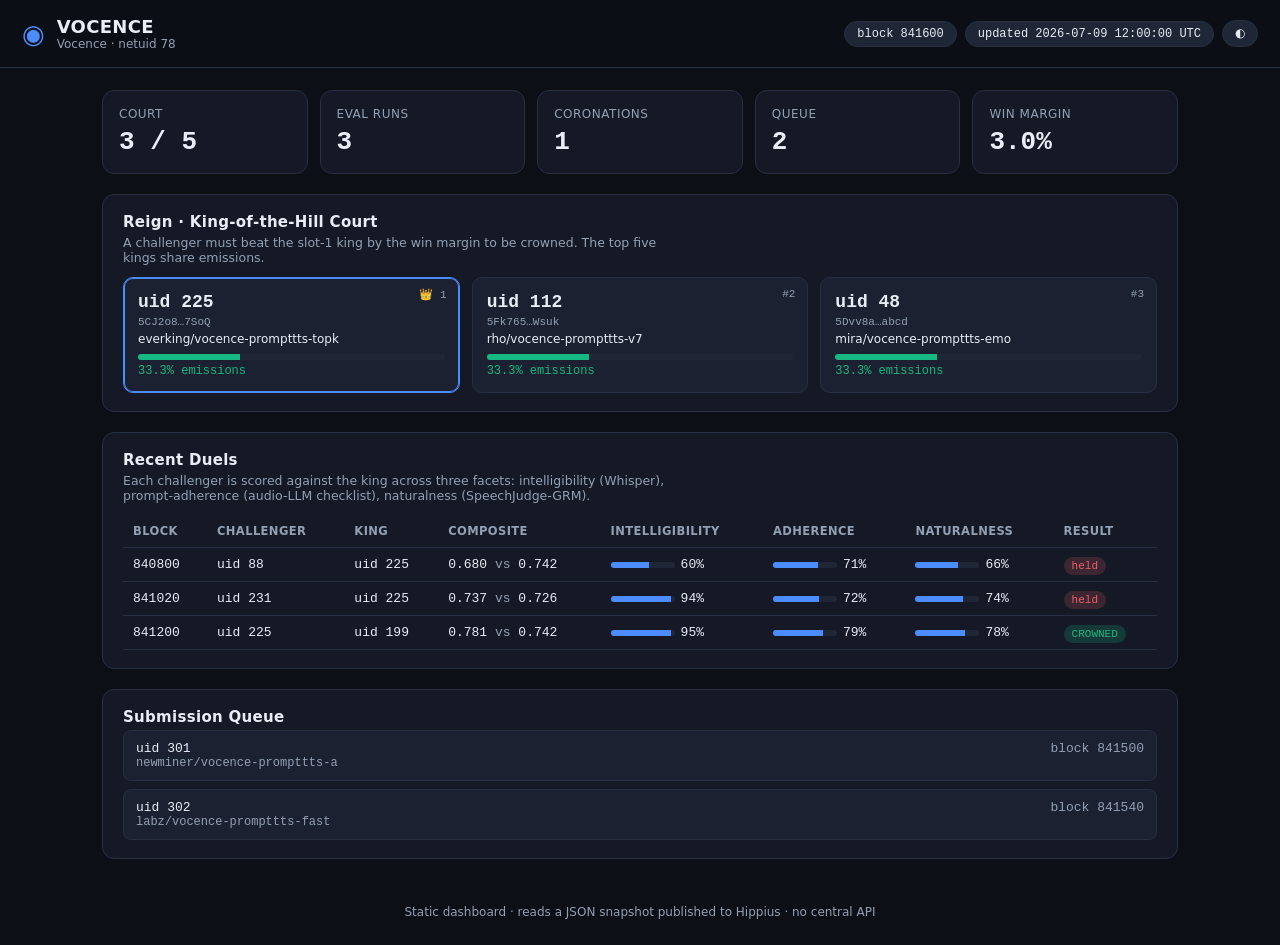
==== dashboard/index.html @ 41307df0 "Add static subnet dashboard frontend and sample data" ====
<!doctype html>
<html lang="en" data-theme="dark">
<head>
  <meta charset="utf-8">
  <meta name="viewport" content="width=device-width, initial-scale=1">
  <title>Vocence · Subnet Dashboard</title>
  <link rel="stylesheet" href="style.css">
</head>
<body>
  <header class="topbar">
    <div class="brand">
      <span class="logo">◉</span>
      <div>
        <h1>VOCENCE</h1>
        <p id="subtitle">Decentralized voice-intelligence subnet</p>
      </div>
    </div>
    <div class="meta">
      <span id="block" class="pill">block —</span>
      <span id="updated" class="pill muted">updated —</span>
      <button id="theme" class="pill" title="Toggle theme">◐</button>
    </div>
  </header>

  <main>
    <section id="stats" class="cards" aria-label="Network stats"></section>

    <section class="panel">
      <h2>Reign · King-of-the-Hill Court</h2>
      <p class="hint">A challenger must beat the slot-1 king by the win margin to be crowned.
        The top five kings share emissions.</p>
      <div id="reign" class="court"></div>
    </section>

    <section class="panel">
      <h2>Recent Duels</h2>
      <p class="hint">Each challenger is scored against the king across three facets:
        intelligibility (Whisper), prompt-adherence (audio-LLM checklist), naturalness (SpeechJudge-GRM).</p>
      <div class="table-wrap">
        <table id="duels">
          <thead>
            <tr>
              <th>Block</th><th>Challenger</th><th>King</th>
              <th>Composite</th><th>Intelligibility</th><th>Adherence</th><th>Naturalness</th><th>Result</th>
            </tr>
          </thead>
          <tbody></tbody>
        </table>
      </div>
    </section>

    <section class="panel">
      <h2>Submission Queue</h2>
      <div id="queue" class="queue"></div>
    </section>
  </main>

  <footer>
    <span id="foot">Static dashboard · reads a JSON snapshot published to Hippius · no central API</span>
  </footer>

  <script type="module" src="app.js"></script>
</body>
</html>
---- dashboard/style.css ----
:root {
  --bg: #0c0f16; --panel: #141925; --panel2: #1b2130; --line: #263042;
  --ink: #e8edf6; --mute: #93a0b4; --acc: #4b8dff; --acc2: #16b981;
  --win: #16b981; --lose: #ef5f6b; --chip: #1f2736;
  --radius: 12px; --mono: "IBM Plex Mono", ui-monospace, SFMono-Regular, Menlo, monospace;
  --sans: Inter, system-ui, -apple-system, Segoe UI, Roboto, sans-serif;
}
:root[data-theme="light"] {
  --bg: #f4f6fb; --panel: #ffffff; --panel2: #f0f3f9; --line: #d9dfea;
  --ink: #131722; --mute: #5b6472; --chip: #eef1f7;
}
* { box-sizing: border-box; }
body { margin: 0; background: var(--bg); color: var(--ink); font-family: var(--sans); font-size: 14px; }
h1, h2 { margin: 0; letter-spacing: .3px; }
.muted { color: var(--mute); }
.hint { color: var(--mute); font-size: 12.5px; margin: 2px 0 12px; max-width: 70ch; }

.topbar { display: flex; justify-content: space-between; align-items: center;
  padding: 16px 22px; border-bottom: 1px solid var(--line); position: sticky; top: 0;
  background: color-mix(in srgb, var(--bg) 88%, transparent); backdrop-filter: blur(8px); z-index: 5; }
.brand { display: flex; gap: 12px; align-items: center; }
.brand h1 { font-size: 18px; }
.brand p { margin: 0; font-size: 12px; color: var(--mute); }
.logo { color: var(--acc); font-size: 26px; }
.meta { display: flex; gap: 8px; align-items: center; }
.pill { background: var(--chip); color: var(--ink); border: 1px solid var(--line);
  border-radius: 999px; padding: 5px 12px; font-family: var(--mono); font-size: 12px; cursor: default; }
button.pill { cursor: pointer; }

main { max-width: 1120px; margin: 0 auto; padding: 22px; display: flex; flex-direction: column; gap: 20px; }

.cards { display: grid; grid-template-columns: repeat(auto-fit, minmax(150px, 1fr)); gap: 12px; }
.card { background: var(--panel); border: 1px solid var(--line); border-radius: var(--radius); padding: 16px; }
.card .k { color: var(--mute); font-size: 12px; text-transform: uppercase; letter-spacing: .5px; }
.card .v { font-size: 26px; font-weight: 700; margin-top: 6px; font-family: var(--mono); }

.panel { background: var(--panel); border: 1px solid var(--line); border-radius: var(--radius); padding: 18px 20px; }
.panel h2 { font-size: 15px; margin-bottom: 4px; }

.court { display: grid; grid-template-columns: repeat(auto-fit, minmax(180px, 1fr)); gap: 12px; }
.king { background: var(--panel2); border: 1px solid var(--line); border-radius: 10px; padding: 14px; position: relative; }
.king .slot { position: absolute; top: 10px; right: 12px; font-family: var(--mono); color: var(--mute); font-size: 11px; }
.king.lead { border-color: var(--acc); box-shadow: 0 0 0 1px var(--acc) inset; }
.king .uid { font-family: var(--mono); font-size: 18px; font-weight: 700; }
.king .hk { color: var(--mute); font-family: var(--mono); font-size: 11px; word-break: break-all; margin: 4px 0; }
.king .repo { font-size: 12px; color: var(--ink); word-break: break-all; }
.king .wt { margin-top: 8px; height: 6px; background: var(--chip); border-radius: 4px; overflow: hidden; }
.king .wt > i { display: block; height: 100%; background: var(--acc2); }
.king .wtn { font-family: var(--mono); font-size: 12px; color: var(--acc2); margin-top: 4px; }
.crown { color: var(--acc); }

.table-wrap { overflow-x: auto; }
table { width: 100%; border-collapse: collapse; font-size: 13px; }
th, td { text-align: left; padding: 9px 10px; border-bottom: 1px solid var(--line); white-space: nowrap; }
th { color: var(--mute); font-weight: 600; font-size: 11.5px; text-transform: uppercase; letter-spacing: .4px; }
td.mono, .mono { font-family: var(--mono); }
.facet { display: flex; align-items: center; gap: 6px; }
.bar { width: 64px; height: 6px; background: var(--chip); border-radius: 4px; overflow: hidden; }
.bar > i { display: block; height: 100%; }
.bar > i.k { background: var(--mute); }
.bar > i.c { background: var(--acc); }
.badge { font-family: var(--mono); font-size: 11px; padding: 3px 8px; border-radius: 999px; }
.badge.win { background: color-mix(in srgb, var(--win) 20%, transparent); color: var(--win); }
.badge.lose { background: color-mix(in srgb, var(--lose) 18%, transparent); color: var(--lose); }

.queue { display: flex; flex-direction: column; gap: 8px; }
.qrow { display: flex; justify-content: space-between; gap: 10px; background: var(--panel2);
  border: 1px solid var(--line); border-radius: 8px; padding: 10px 12px; font-size: 13px; }
.qrow .repo { font-family: var(--mono); color: var(--mute); font-size: 12px; word-break: break-all; }
.empty { color: var(--mute); font-style: italic; padding: 8px 2px; }

footer { text-align: center; color: var(--mute); font-size: 12px; padding: 24px; }
@media (max-width: 620px) { .brand p { display: none; } main { padding: 14px; } }
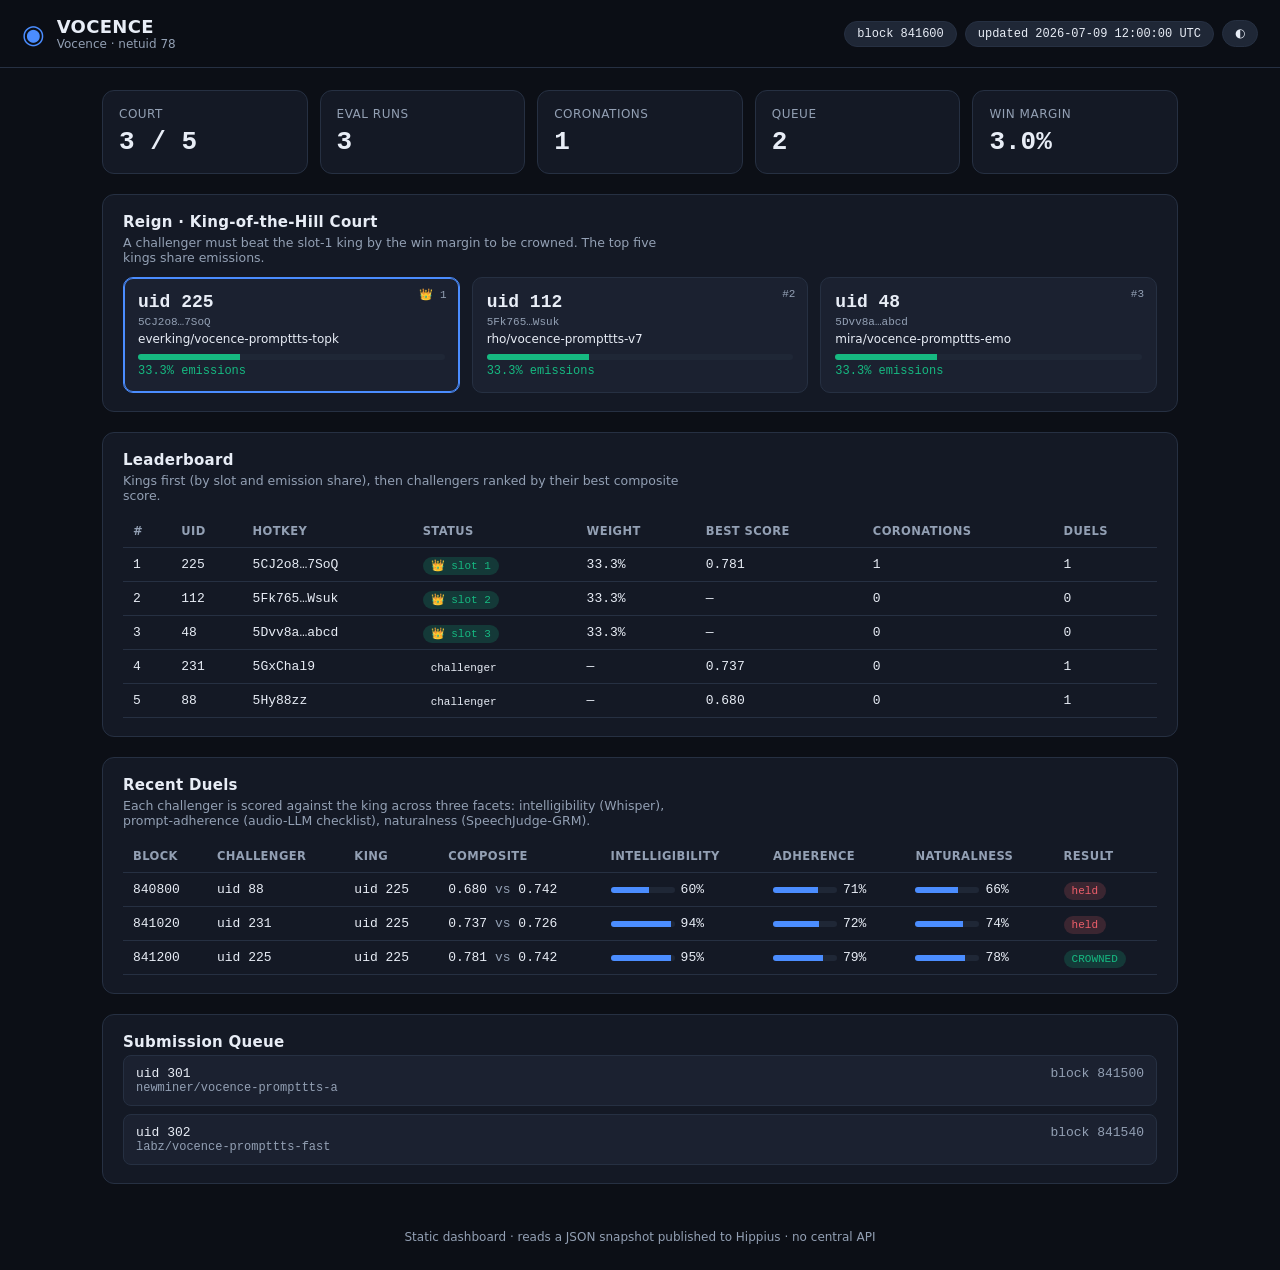
==== commit 9b13b89d: "Add leaderboard and persistent report store; wire into dashboard" ====
--- a/dashboard/index.html
+++ b/dashboard/index.html
@@ -33,6 +33,19 @@
     </section>
 
     <section class="panel">
+      <h2>Leaderboard</h2>
+      <p class="hint">Kings first (by slot and emission share), then challengers ranked by their best composite score.</p>
+      <div class="table-wrap">
+        <table id="leaderboard">
+          <thead>
+            <tr><th>#</th><th>UID</th><th>Hotkey</th><th>Status</th><th>Weight</th><th>Best score</th><th>Coronations</th><th>Duels</th></tr>
+          </thead>
+          <tbody></tbody>
+        </table>
+      </div>
+    </section>
+
+    <section class="panel">
       <h2>Recent Duels</h2>
       <p class="hint">Each challenger is scored against the king across three facets:
         intelligibility (Whisper), prompt-adherence (audio-LLM checklist), naturalness (SpeechJudge-GRM).</p>
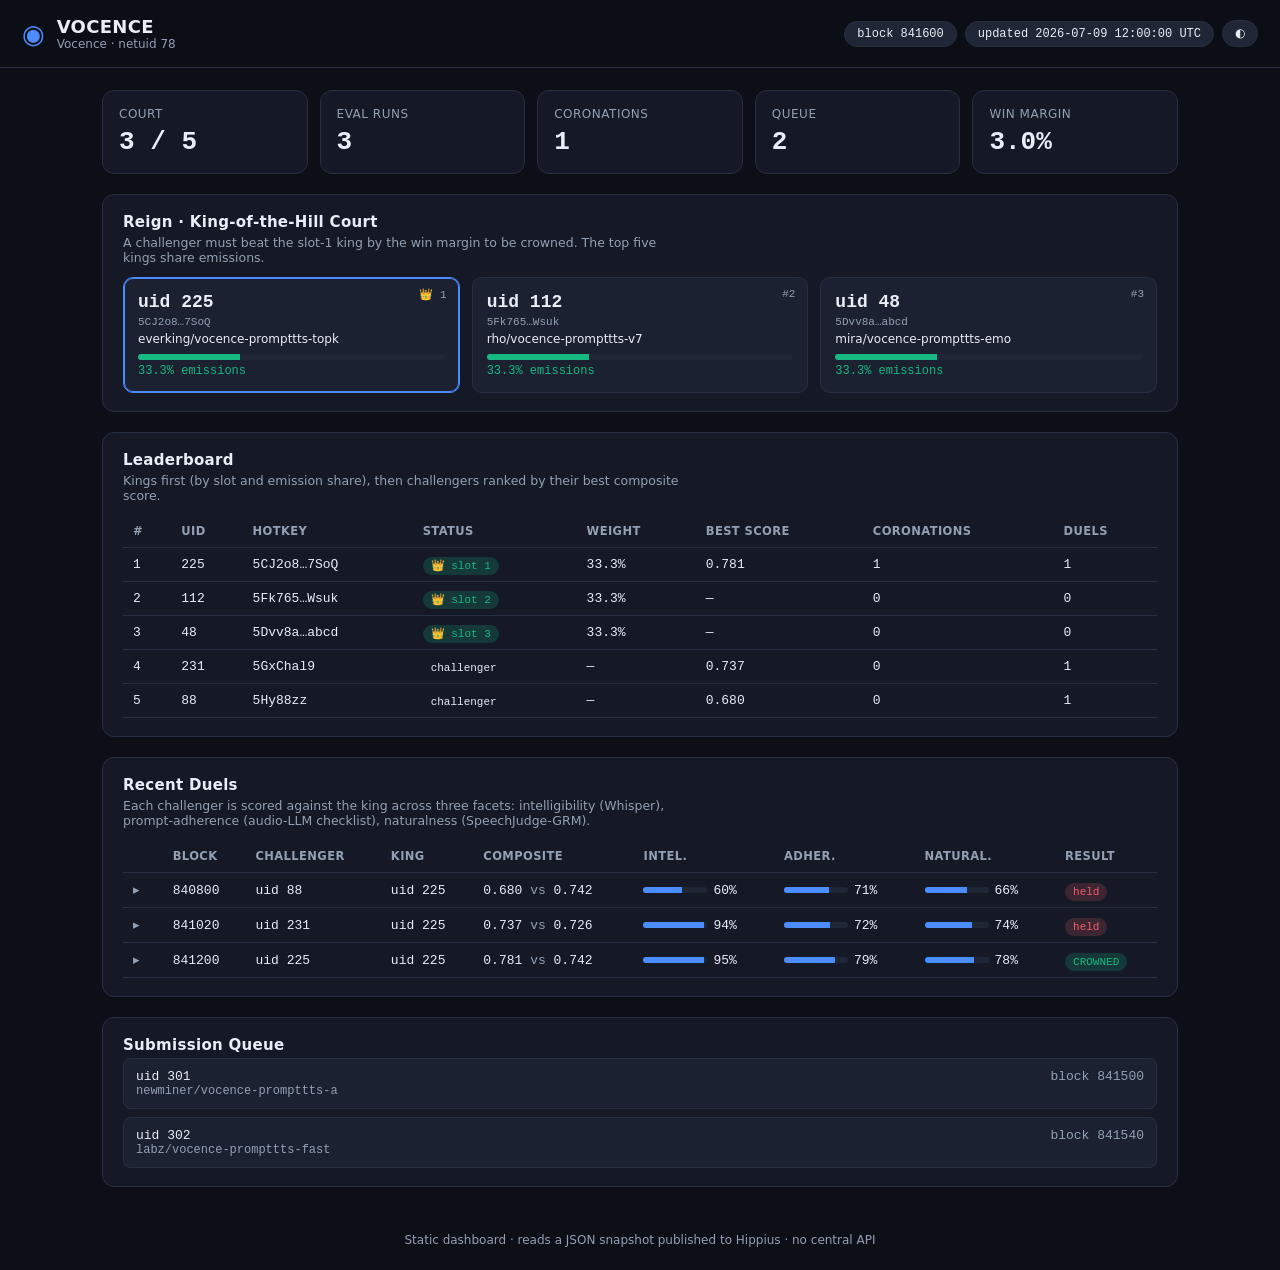
==== commit d744bed9: "Add per-duel drill-down detail to dashboard" ====
--- a/dashboard/index.html
+++ b/dashboard/index.html
@@ -53,8 +53,8 @@
         <table id="duels">
           <thead>
             <tr>
-              <th>Block</th><th>Challenger</th><th>King</th>
-              <th>Composite</th><th>Intelligibility</th><th>Adherence</th><th>Naturalness</th><th>Result</th>
+              <th></th><th>Block</th><th>Challenger</th><th>King</th>
+              <th>Composite</th><th>Intel.</th><th>Adher.</th><th>Natural.</th><th>Result</th>
             </tr>
           </thead>
           <tbody></tbody>
--- a/dashboard/style.css
+++ b/dashboard/style.css
@@ -63,6 +63,25 @@
 .badge.win { background: color-mix(in srgb, var(--win) 20%, transparent); color: var(--win); }
 .badge.lose { background: color-mix(in srgb, var(--lose) 18%, transparent); color: var(--lose); }
 
+/* Duel drill-down */
+tr.duel { cursor: pointer; }
+tr.duel:hover { background: var(--panel2); }
+tr.duel .chev { display: inline-block; width: 12px; color: var(--mute); transition: transform .15s; }
+tr.duel.open .chev { transform: rotate(90deg); }
+.detail td { background: var(--panel2); }
+.detailgrid { display: grid; grid-template-columns: repeat(auto-fit, minmax(220px, 1fr)); gap: 14px; padding: 6px 2px 10px; }
+.fbox { background: var(--panel); border: 1px solid var(--line); border-radius: 8px; padding: 12px; }
+.fbox h4 { margin: 0 0 8px; font-size: 12px; text-transform: uppercase; letter-spacing: .4px; color: var(--mute); }
+.vs { display: flex; flex-direction: column; gap: 7px; }
+.vsrow { display: grid; grid-template-columns: 74px 1fr 46px; align-items: center; gap: 8px; font-size: 12px; }
+.vsbar { height: 8px; background: var(--chip); border-radius: 4px; overflow: hidden; }
+.vsbar > i { display: block; height: 100%; }
+.vsbar > i.king { background: var(--mute); }
+.vsbar > i.chal { background: var(--acc); }
+.winrate { font-family: var(--mono); font-size: 11px; color: var(--mute); margin-top: 6px; }
+.meta-line { font-size: 12px; color: var(--mute); padding: 0 2px 4px; }
+.meta-line b { color: var(--ink); font-family: var(--mono); }
+
 .queue { display: flex; flex-direction: column; gap: 8px; }
 .qrow { display: flex; justify-content: space-between; gap: 10px; background: var(--panel2);
   border: 1px solid var(--line); border-radius: 8px; padding: 10px 12px; font-size: 13px; }
